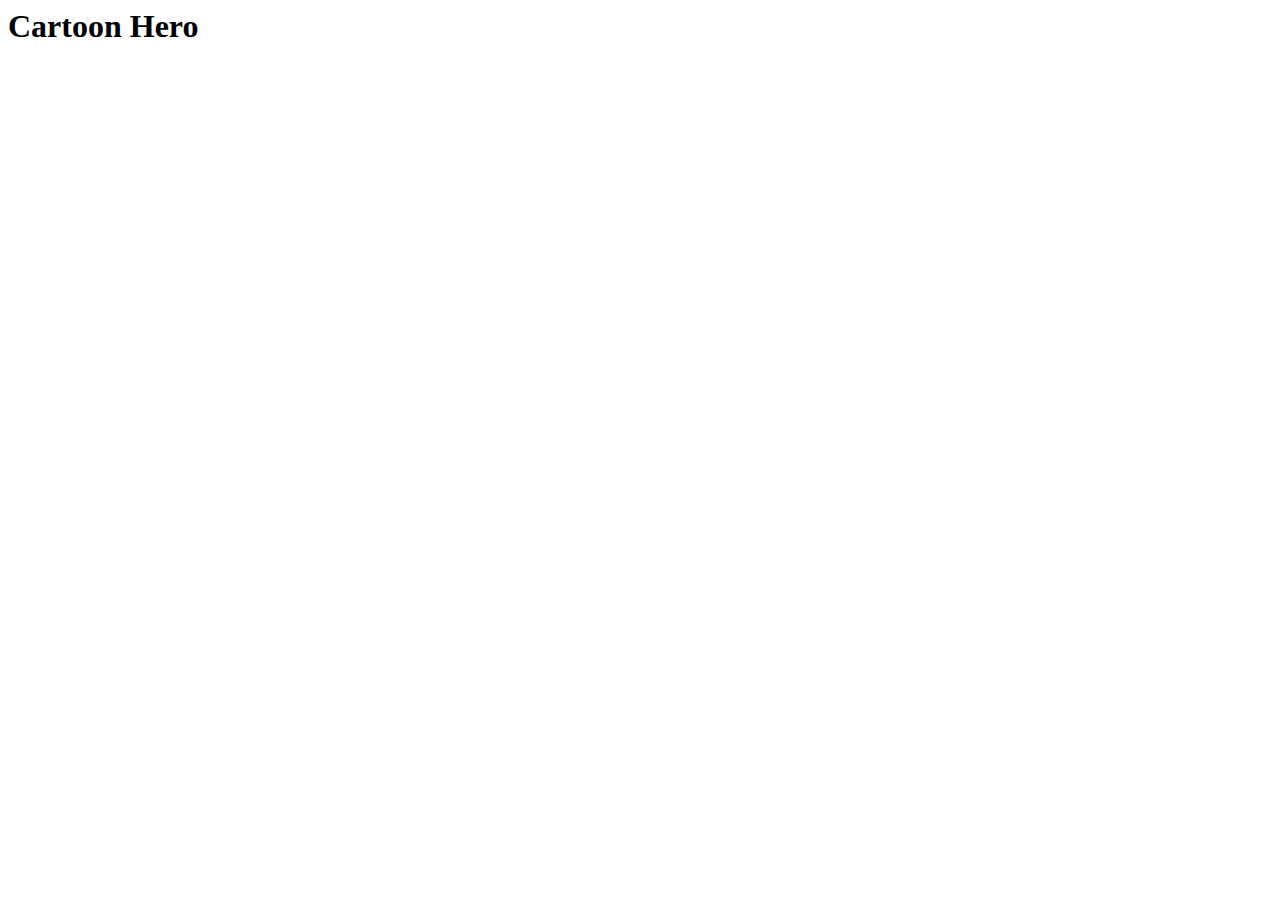
==== index.html @ 6ae1b811 "Add index.html" ====
<html lang="en">
<head>
  <meta charset="UTF-8">
  <meta http-equiv="X-UA-Compatible" content="IE=edge">
  <meta name="viewport" content="width=device-width, initial-scale=1.0">
  <title>Cartoon Hero</title>
</head>
<body>
  <h1>Cartoon Hero</h1>
</body>
</html>
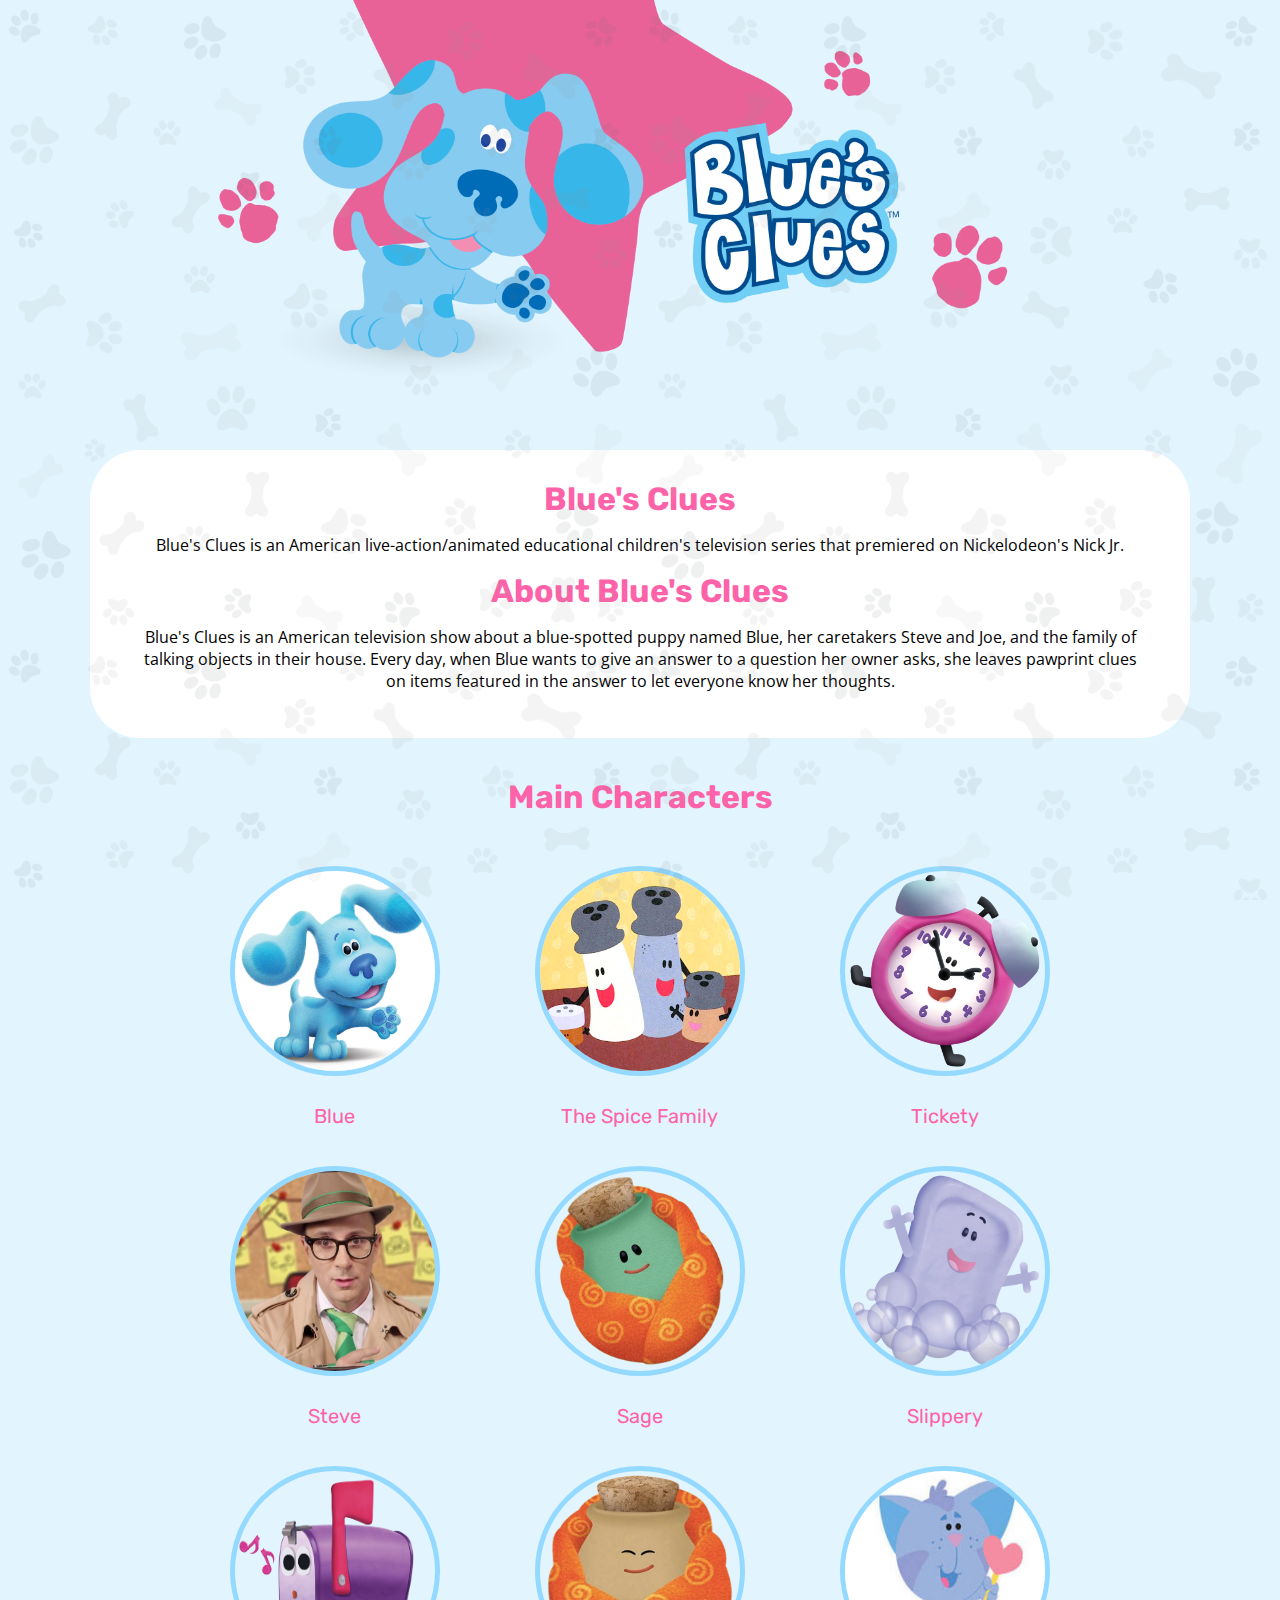
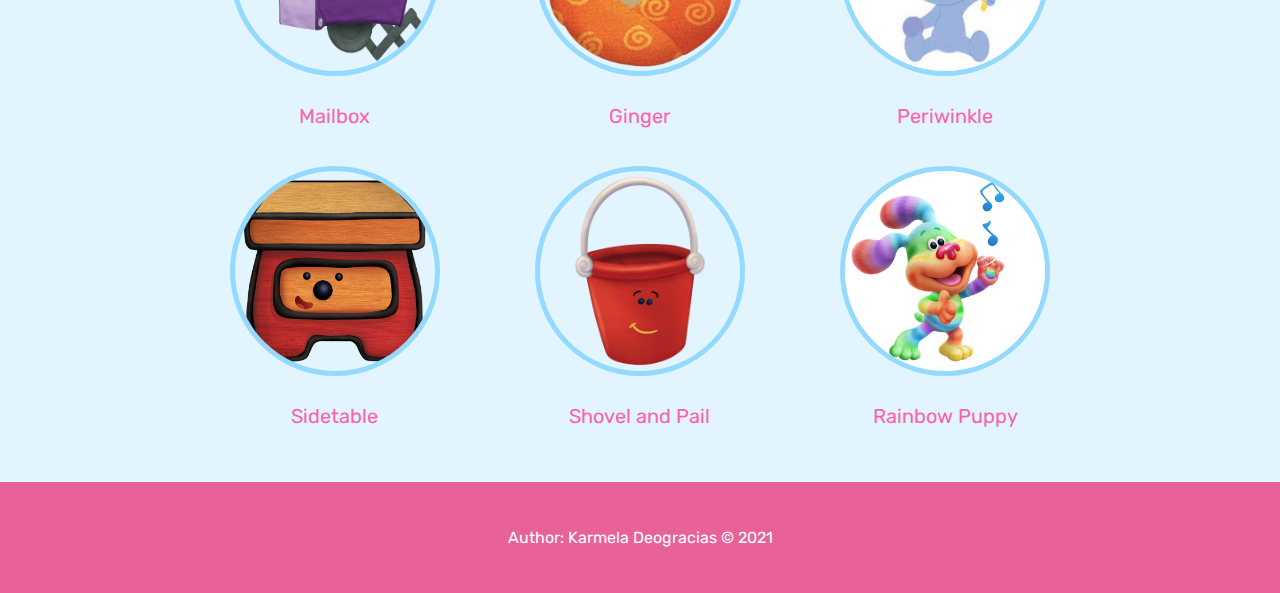
==== commit 6fc191b3: "Create cartoon hero" ====
--- a/index.html
+++ b/index.html
@@ -3,9 +3,106 @@
   <meta charset="UTF-8">
   <meta http-equiv="X-UA-Compatible" content="IE=edge">
   <meta name="viewport" content="width=device-width, initial-scale=1.0">
-  <title>Cartoon Hero</title>
+  <title>Blue's Clues</title>
+  <link rel="stylesheet" href="style/style.css">
 </head>
 <body>
-  <h1>Cartoon Hero</h1>
+  <div id="background-image"></div>
+  <header>
+    <!-- <img src="images/blue.jpeg" alt="Blue's Clues"> -->
+    <img src="images/background.png" alt="">
+
+    <div class="upper-content">
+      <h1>Blue's Clues</h1>
+      <p>Blue's Clues is an American live-action/animated educational children's television series that premiered on Nickelodeon's Nick Jr.</p>
+
+      <h1>About Blue's Clues</h1>
+      <p>Blue's Clues is an American television show about a blue-spotted puppy named Blue, her caretakers Steve and Joe, and the family of talking objects in
+        their house. Every day, when Blue wants to give an answer to a question her owner asks, she leaves pawprint clues on items featured in the answer to let
+        everyone know her thoughts.</p>
+      </div>
+  </header>
+
+  <main>
+    <h1>Main Characters</h1>
+    <ul data-columns="2">
+      <li>
+        <a target="_blank" href="https://bluesclues.fandom.com/wiki/Blue" >
+          <img src="images/characters/blue.jpeg" alt="Blue">
+          <p>Blue</p>
+        </a>
+      </li>
+      <li>
+        <a target="_blank" href="https://bluesclues.fandom.com/wiki/Steve">
+          <img src="images/characters/steve.png" alt="Steve">
+          <p>Steve</p>
+        </a>
+      </li>
+      <li>
+        <a target="_blank" href="https://bluesclues.fandom.com/wiki/Mailbox">
+          <img src="images/characters/mailbox.png" alt="Mailbox">
+          <p>Mailbox</p>
+        </a>
+      </li>
+      <li>
+        <a target="_blank" href="https://bluesclues.fandom.com/wiki/Sidetable_Drawer">
+          <img src="images/characters/sidetable.webp" alt="Sidetable">
+          <p>Sidetable</p>
+        </a>
+      </li>
+      <li>
+        <a target="_blank" href="https://bluesclues.fandom.com/wiki/The_Spice_Family">
+        <img src="images/characters/the-spice-family.png" alt="The Spice Family">
+        <p>The Spice Family</p>
+        </a>
+      </li>
+      <li>
+        <a target="_blank" href="https://bluesclues.fandom.com/wiki/Sage">
+          <img src="images/characters/sage.webp" alt="Sage">
+          <p>Sage</p>
+        </a>
+      </li>
+      <li>
+        <a target="_blank" href="https://bluesclues.fandom.com/wiki/Ginger">
+          <img src="images/characters/ginger.webp" alt="Ginger">
+          <p>Ginger</p>
+        </a>
+      </li>
+      <li>
+        <a target="_blank" href="https://bluesclues.fandom.com/wiki/Pail">
+          <img src="images/characters/shovel-and-pail.webp" alt="Shovel and Pail">
+          <p>Shovel and Pail</p>
+        </a>
+      </li>
+      <li>
+        <a target="_blank" href="https://bluesclues.fandom.com/wiki/Tickety_Tock">
+          <img src="images/characters/tickety.webp" alt="Tickety">
+          <p>Tickety</p>
+        </a>
+      </li>
+      <li>
+        <a target="_blank" href="https://bluesclues.fandom.com/wiki/Slippery_Soap">
+          <img src="images/characters/slippery.webp" alt="Slippery">
+          <p>Slippery</p>
+        </a>
+      </li>
+      <li>
+        <a target="_blank" href="https://bluesclues.fandom.com/wiki/Periwinkle">
+          <img src="images/characters/periwinkle.jpeg" alt="Periwinkle">
+          <p>Periwinkle</p>
+        </a>
+      </li>
+      <li>
+        <a target="_blank" href="https://bluesclues.fandom.com/wiki/Rainbow_Puppy">
+          <img src="images/characters/rainbow-puppy.webp" alt="Rainbow Puppy">
+          <p>Rainbow Puppy</p>
+        </a>
+      </li>
+    </ul>
+  </main>
+
+  <footer>
+    <p>Author: Karmela Deogracias &copy; 2021</p>
+  </footer>
 </body>
 </html>--- a/style/style.css
+++ b/style/style.css
@@ -0,0 +1,100 @@
+@import url('https://fonts.googleapis.com/css2?family=Open+Sans:wght@300;800&display=swap');
+@import url('https://fonts.googleapis.com/css2?family=Rubik&display=swap');
+
+body {
+  margin: 0 auto;
+  background-color: #e2f5ff;
+  font-family: 'Open Sans', sans-serif;
+}
+
+#background-image {
+  background-image: url("../images/dog-paws.png");
+  width: 100%;
+  top: 0;
+  left: 0;
+  height:100%;
+  opacity: 0.1;
+  position: fixed;
+  background-repeat: repeat;
+  background-size: 50% auto;
+  padding: 0;
+  margin: 0;
+  z-index:0;
+}
+
+h1 {
+  font-family: 'Rubik', sans-serif;
+  text-align: center;
+  color: #fe62a9;
+  margin: 40px 0 0;
+}
+
+header {
+  text-align: center;
+}
+
+header img {
+  height: 50%;
+}
+
+header h1 {
+  margin: 0px;
+}
+
+.upper-content {
+  background-color: #fff;
+  max-width: 1000px;
+  margin: 0 auto;
+  padding: 30px 50px;
+  border-radius: 50px;
+}
+
+main {
+  margin: 0 auto;
+  max-width: 900px;
+}
+
+main p {
+  padding: 10px;
+  line-height: 30px;
+  text-align: center;
+}
+
+main ul {
+  text-align: center;
+  columns: 3;
+  padding: 0;
+  margin-top: 50px;
+}
+
+main li {
+  list-style-type: none;
+  height: 300px;
+  color: #6a97ff;
+}
+
+main a {
+  text-decoration: none;
+  color: #fe62a9;
+}
+
+main img {
+  border: 5px #94d9ff solid;
+  border-radius: 175px;
+  height: 200px;
+  width: 200px;
+}
+
+ul p {
+  padding: 0px;
+  font-size: 20px;
+  font-family: 'Rubik', sans-serif;
+}
+
+footer {
+  font-family: 'Rubik', sans-serif;
+  background-color: #e86299;
+  padding: 30px;
+  text-align: center;
+  color: #fff;
+}
